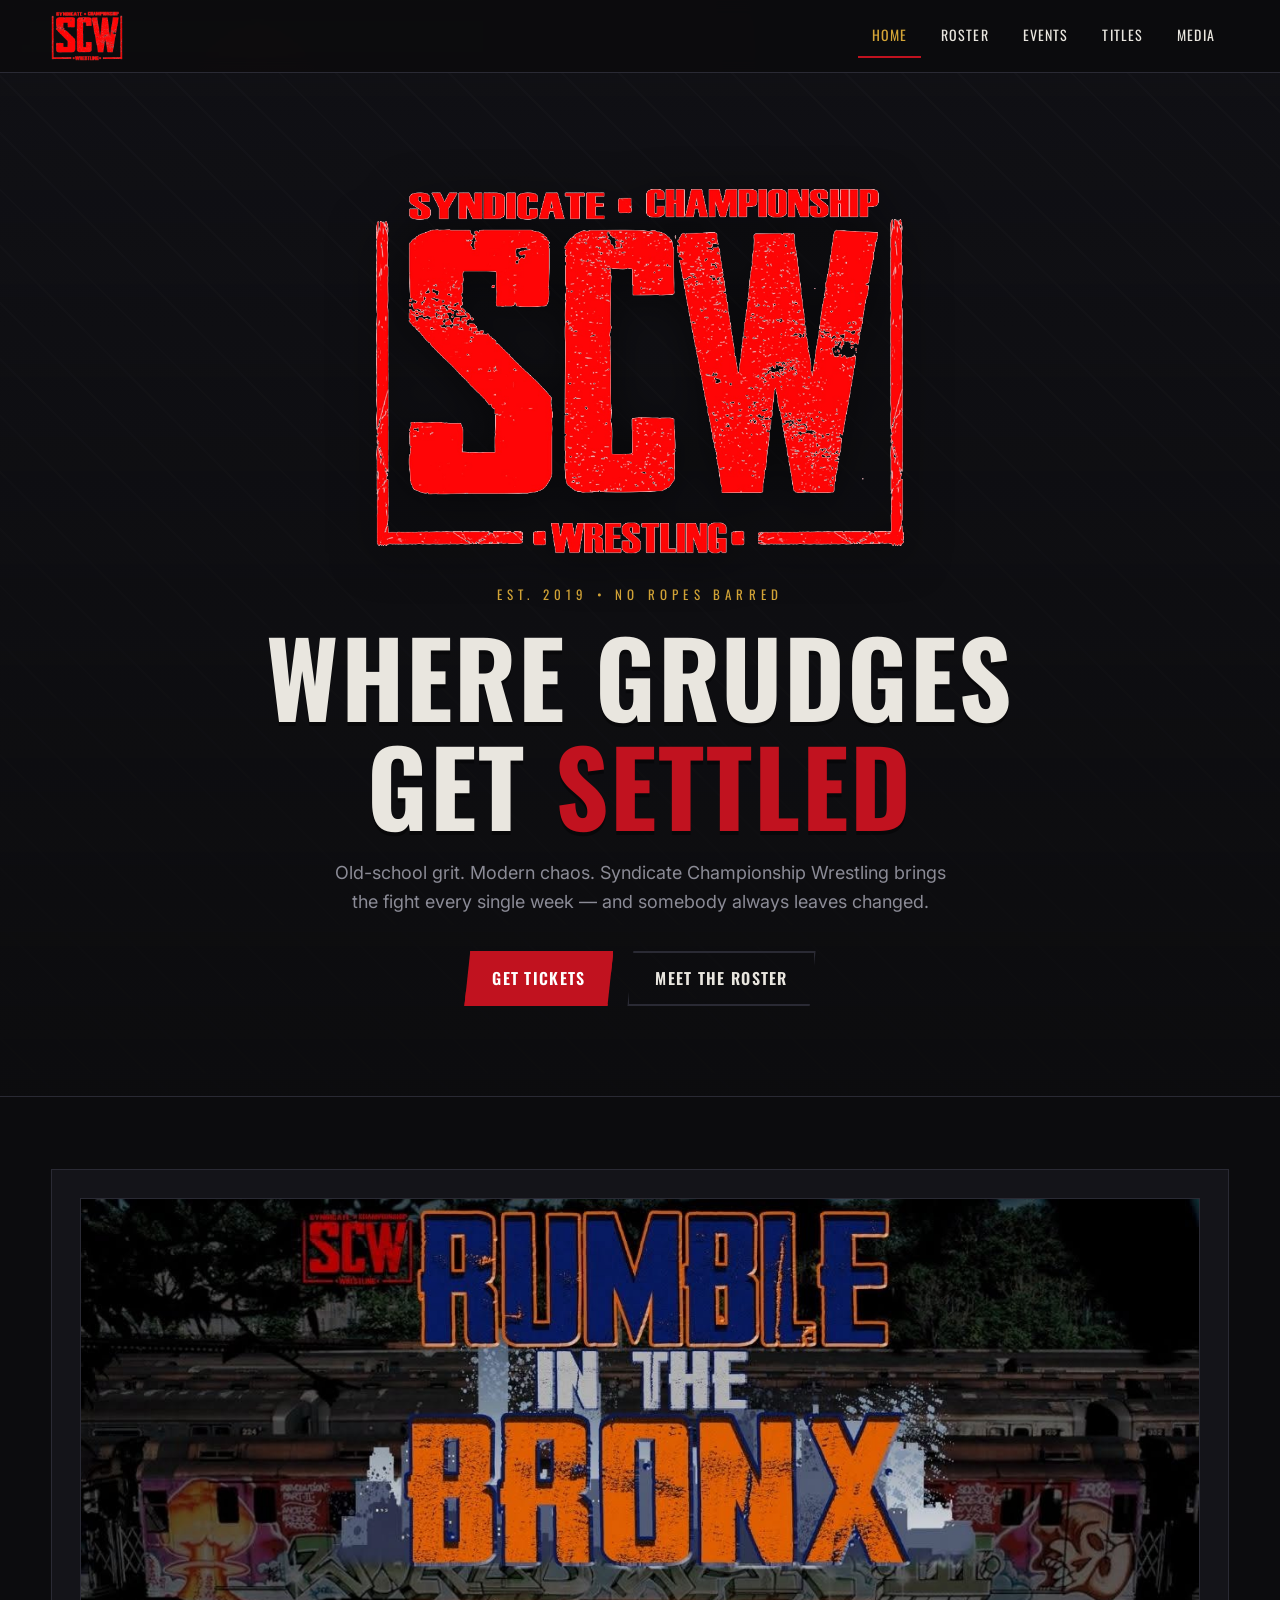
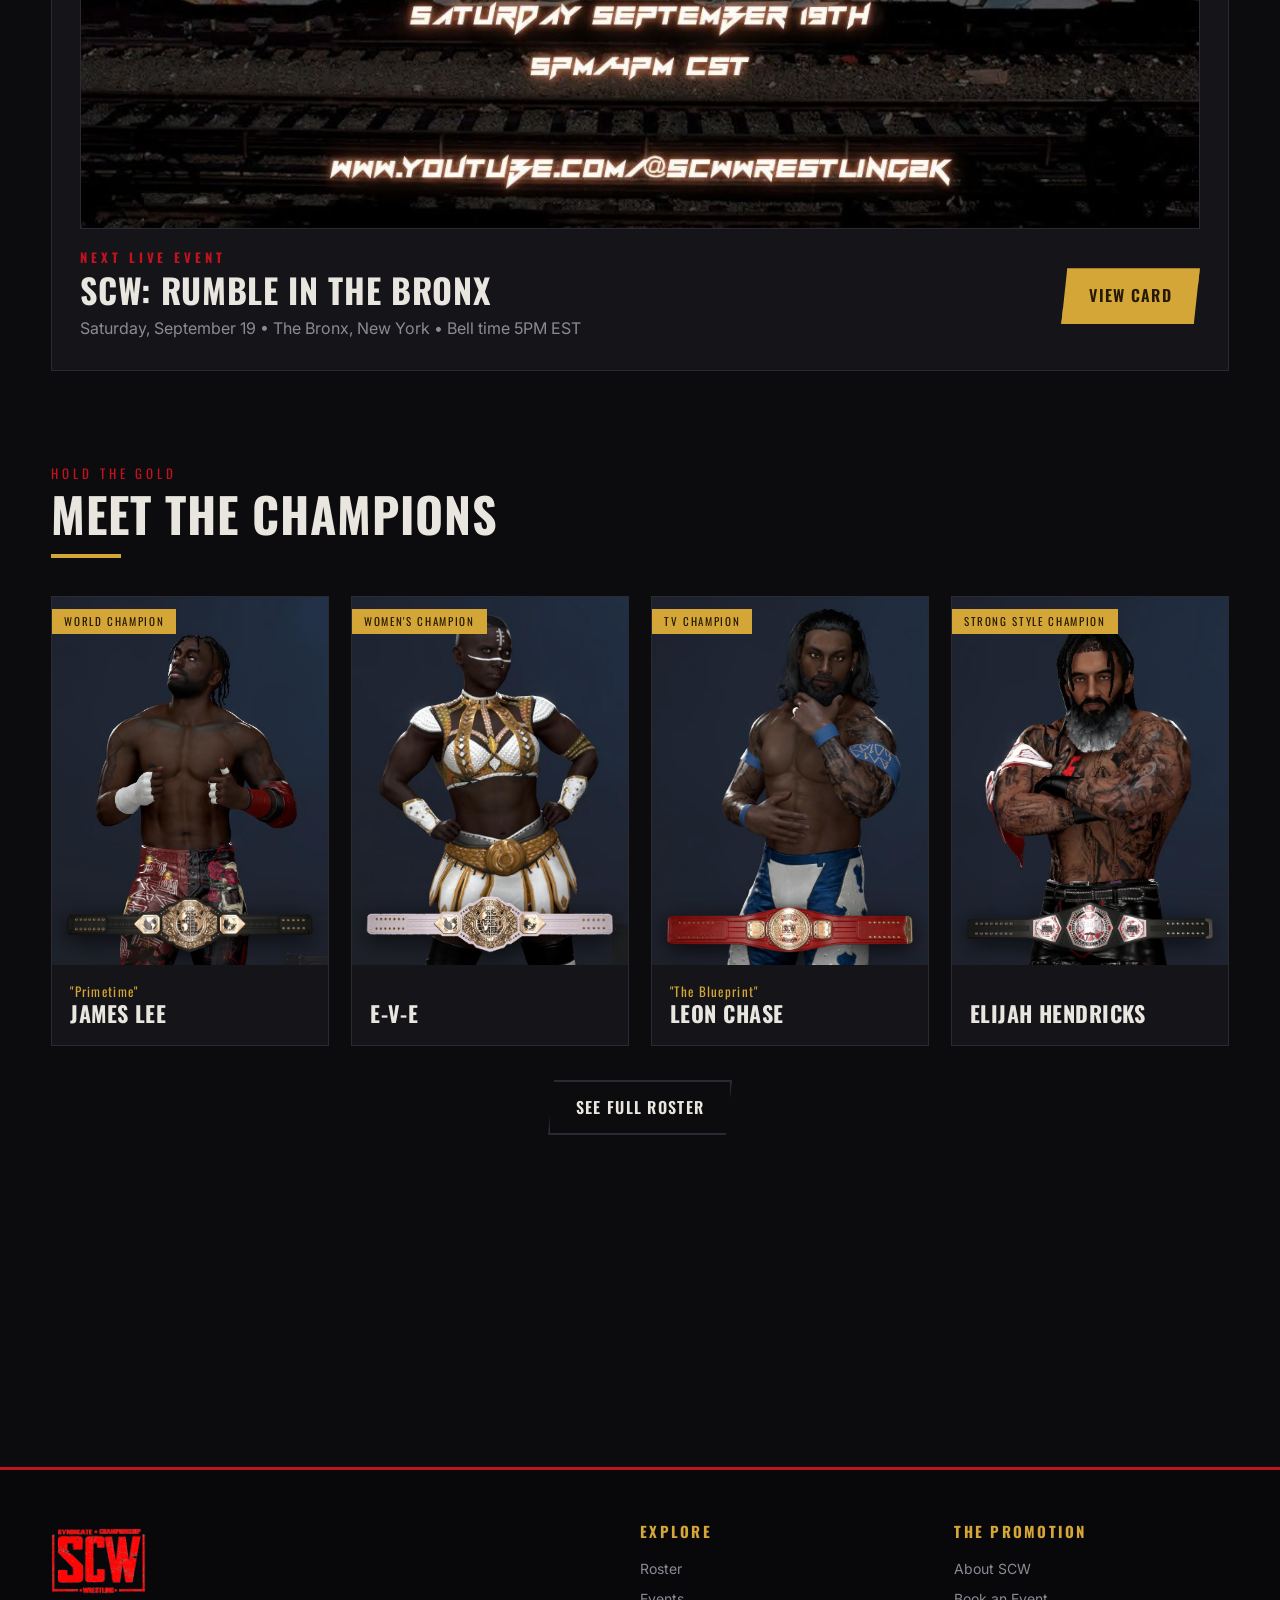
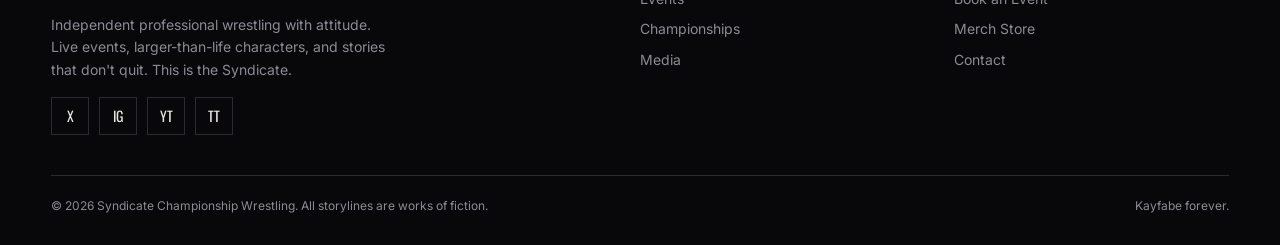
==== index.html @ b6c759f7 "Initial commit: SCW static site Co-Authored-By: Claude Opus 4.8 <noreply@anthropic.com>" ====
<!DOCTYPE html>
<html lang="en">
<head>
  <meta charset="UTF-8" />
  <meta name="viewport" content="width=device-width, initial-scale=1.0" />
  <title>Syndicate Championship Wrestling — SCW</title>
  <meta name="description" content="Syndicate Championship Wrestling — where legends are made and grudges are settled. Rowdy, raw, and ready to riot." />
  <link rel="preconnect" href="https://fonts.googleapis.com" />
  <link rel="preconnect" href="https://fonts.gstatic.com" crossorigin />
  <link href="https://fonts.googleapis.com/css2?family=Oswald:wght@400;500;600;700&family=Inter:wght@400;500;600&display=swap" rel="stylesheet" />
  <link rel="icon" type="image/png" href="media/images/scw-logo.png" />
  <link rel="stylesheet" href="css/styles.css?v=7" />
</head>
<body>

  <!-- ===== Nav ===== -->
  <header class="topbar">
    <div class="wrap nav">
      <a class="brand" href="index.html">
        <img class="logo" src="media/images/scw-logo.png" alt="Syndicate Championship Wrestling" />
      </a>
      <button class="nav-toggle" aria-label="Menu">&#9776;</button>
      <nav class="nav-links">
        <a href="index.html">Home</a>
        <a href="roster.html">Roster</a>
        <a href="events.html">Events</a>
        <a href="championships.html">Titles</a>
        <a href="news.html">News</a>
        <a href="media.html">Media</a>
      </nav>
    </div>
  </header>

  <!-- ===== Ticker (hidden for now) =====
  <div class="ticker">
    <div class="track">
      <span>SCW RUMBLE IN THE BRONX — SAT SEP 19 — LIVE FROM THE BRONX, NY</span>
      <span>MAIN EVENT — SCW WORLD HEAVYWEIGHT TITLE — NO DISQUALIFICATION</span>
      <span>SCW WOMEN'S WORLD HEAVYWEIGHT TITLE ON THE LINE</span>
      <span>SCW TELEVISION TITLE UP FOR GRABS</span>
      <span>SCW TAG TEAM TITLES ON THE LINE</span>
    </div>
  </div>
  -->

  <!-- ===== Hero ===== -->
  <section class="hero">
    <div class="wrap">
      <img class="hero-logo" src="media/images/scw-logo.png" alt="Syndicate Championship Wrestling" />
      <div class="kicker">EST. 2019 &bull; NO ROPES BARRED</div>
      <h1>WHERE GRUDGES<br />GET <span class="split">SETTLED</span></h1>
      <p class="lead">Old-school grit. Modern chaos. Syndicate Championship Wrestling brings the fight every single week — and somebody always leaves changed.</p>
      <div class="hero-cta">
        <a class="btn" href="https://www.youtube.com/@SCWWrestling2k" target="_blank" rel="noopener">Get Tickets</a>
        <a class="btn ghost" href="roster.html">Meet the Roster</a>
      </div>
    </div>
  </section>

  <!-- ===== Next Event Callout ===== -->
  <section class="section">
    <div class="wrap">
      <div class="panel reveal">
        <a href="events.html" style="display:block;margin-bottom:22px;">
          <img src="media/posters/rumble-in-the-bronx.jpg" alt="SCW: Rumble in the Bronx — Saturday September 19th" style="width:100%;display:block;border:1px solid var(--border);" />
        </a>
        <div style="display:grid;grid-template-columns:1fr auto;gap:24px;align-items:center;">
          <div>
            <div class="eyebrow head" style="color:var(--blood);letter-spacing:.3em;font-size:13px;">NEXT LIVE EVENT</div>
            <h2 style="font-size:34px;margin:8px 0;">SCW: Rumble in the Bronx</h2>
            <p style="color:var(--smoke);">Saturday, September 19 &bull; The Bronx, New York &bull; Bell time 5PM EST</p>
          </div>
          <a class="btn gold" href="events.html">View Card</a>
        </div>
      </div>
    </div>
  </section>

  <!-- ===== Featured Wrestlers ===== -->
  <section class="section" style="padding-top:20px;">
    <div class="wrap">
      <div class="section-head reveal">
        <div class="eyebrow">HOLD THE GOLD</div>
        <h2>Meet the Champions</h2>
        <div class="line"></div>
      </div>
      <div class="grid cols-4">
        <article class="card fighter reveal">
          <div class="photo"><span class="status champ">World Champion</span><img src="media/roster/primetime-james-lee.jpg" alt="James Lee" /><img class="photo-belt" src="media/titles/world.png?v=2" alt="SCW World Championship" /></div>
          <div class="info">
            <div class="nick">"Primetime"</div>
            <h3>James Lee</h3>
          </div>
        </article>
        <article class="card fighter reveal">
          <div class="photo"><span class="status champ">Women's Champion</span><img src="media/roster/eve.jpg" alt="E-V-E" /><img class="photo-belt" src="media/titles/womens.png?v=2" alt="SCW Women's Championship" /></div>
          <div class="info">
            <div class="nick">&nbsp;</div>
            <h3>E-V-E</h3>
          </div>
        </article>
        <article class="card fighter reveal">
          <div class="photo"><span class="status champ">TV Champion</span><img src="media/roster/blueprint-leon-chase.jpg" alt="Leon Chase" /><img class="photo-belt" src="media/titles/television.png?v=2" alt="SCW Television Championship" /></div>
          <div class="info">
            <div class="nick">"The Blueprint"</div>
            <h3>Leon Chase</h3>
          </div>
        </article>
        <article class="card fighter reveal">
          <div class="photo"><span class="status champ">Strong Style Champion</span><img src="media/roster/elijah-hendricks.jpg" alt="Elijah Hendricks" /><img class="photo-belt" src="media/titles/strong-style.png?v=2" alt="SCW Strong Style Championship" /></div>
          <div class="info">
            <div class="nick">&nbsp;</div>
            <h3>Elijah Hendricks</h3>
          </div>
        </article>
      </div>
      <div style="text-align:center;margin-top:34px;">
        <a class="btn ghost" href="roster.html">See Full Roster</a>
      </div>
    </div>
  </section>

  <!-- ===== Stats ===== -->
  <section class="section" style="padding-top:0;">
    <div class="wrap">
      <div class="panel stat-row reveal">
        <div class="stat"><div class="num">27</div><div class="lbl">Roster Members</div></div>
        <div class="stat"><div class="num">5</div><div class="lbl">Championships</div></div>
        <div class="stat"><div class="num">140+</div><div class="lbl">Events Run</div></div>
        <div class="stat"><div class="num">6</div><div class="lbl">Years Strong</div></div>
      </div>
    </div>
  </section>

  <!-- ===== Latest News (hidden until there's content — uncomment the section below to show again) ===== -->
  <!--
  <section class="section" style="padding-top:20px;">
    <div class="wrap">
      <div class="section-head reveal">
        <div class="eyebrow">FROM THE WIRE</div>
        <h2>Latest Headlines</h2>
        <div class="line"></div>
      </div>
      <div class="grid cols-3">
        <article class="card article reveal">
          <div class="thumb">SCW</div>
          <div class="content">
            <div class="cat">STORYLINE</div>
            <h3>Vega Turns on Her Own Stable</h3>
            <div class="date">Aug 12, 2026</div>
            <p>A steel chair, a betrayal, and a title shot on the line. The locker room is stunned.</p>
          </div>
        </article>
        <article class="card article reveal">
          <div class="thumb">SCW</div>
          <div class="content">
            <div class="cat">RESULTS</div>
            <h3>Traeger Snaps 12-Match Streak</h3>
            <div class="date">Aug 08, 2026</div>
            <p>"The Hammer" finally falls — but not without dragging the whole ring down with him.</p>
          </div>
        </article>
        <article class="card article reveal">
          <div class="thumb">SCW</div>
          <div class="content">
            <div class="cat">ANNOUNCEMENT</div>
            <h3>Blood &amp; Thunder Card Revealed</h3>
            <div class="date">Aug 05, 2026</div>
            <p>Three title matches, one cage, and a debut nobody saw coming. Full card inside.</p>
          </div>
        </article>
      </div>
      <div style="text-align:center;margin-top:34px;">
        <a class="btn ghost" href="news.html">All News</a>
      </div>
    </div>
  </section>
  -->

  <!-- ===== Footer ===== -->
  <footer class="footer">
    <div class="wrap">
      <div class="cols">
        <div class="about">
          <a class="brand" href="index.html">
            <img class="logo" src="media/images/scw-logo.png" alt="Syndicate Championship Wrestling" />
          </a>
          <p style="margin-top:16px;">Independent professional wrestling with attitude. Live events, larger-than-life characters, and stories that don't quit. This is the Syndicate.</p>
          <div class="social">
            <a href="#" aria-label="X">X</a>
            <a href="#" aria-label="Instagram">IG</a>
            <a href="#" aria-label="YouTube">YT</a>
            <a href="#" aria-label="TikTok">TT</a>
          </div>
        </div>
        <div>
          <h4>EXPLORE</h4>
          <a href="roster.html">Roster</a>
          <a href="events.html">Events</a>
          <a href="championships.html">Championships</a>
          <a href="news.html">News</a>
          <a href="media.html">Media</a>
        </div>
        <div>
          <h4>THE PROMOTION</h4>
          <a href="#">About SCW</a>
          <a href="#">Book an Event</a>
          <a href="#">Merch Store</a>
          <a href="#">Contact</a>
        </div>
      </div>
      <div class="legal">
        <span>&copy; <span data-year>2026</span> Syndicate Championship Wrestling. All storylines are works of fiction.</span>
        <span>Kayfabe forever.</span>
      </div>
    </div>
  </footer>

  <script src="js/main.js"></script>
</body>
</html>
---- css/styles.css ----
/* ============================================================
   Syndicate Championship Wrestling (SCW)
   Global stylesheet — old-school grit meets modern polish
   ============================================================ */

:root {
  --black:      #0c0c0e;
  --panel:      #141419;
  --panel-2:    #1c1c24;
  --border:     #2a2a34;
  --smoke:      #8b8b96;
  --bone:       #e9e6df;
  --white:      #ffffff;
  --blood:      #c1121f;
  --blood-dk:   #8f0d17;
  --gold:       #d4a537;
  --gold-lt:    #f0cf74;
  --font-head:  'Oswald', 'Arial Narrow', sans-serif;
  --font-body:  'Inter', 'Segoe UI', system-ui, sans-serif;
  --shadow:     0 12px 40px rgba(0,0,0,0.55);
}

* { box-sizing: border-box; margin: 0; padding: 0; }

html { scroll-behavior: smooth; }

body {
  background: var(--black);
  color: var(--bone);
  font-family: var(--font-body);
  line-height: 1.6;
  overflow-x: hidden;
  /* subtle grit texture */
  background-image:
    radial-gradient(circle at 20% 10%, rgba(193,18,31,0.08), transparent 40%),
    radial-gradient(circle at 85% 90%, rgba(212,165,55,0.06), transparent 45%);
  background-attachment: fixed;
}

h1, h2, h3, h4, .head {
  font-family: var(--font-head);
  text-transform: uppercase;
  letter-spacing: 0.02em;
  line-height: 1.05;
  font-weight: 700;
}

a { color: inherit; text-decoration: none; }
img { max-width: 100%; display: block; }

.wrap { width: min(1180px, 92vw); margin-inline: auto; }

.accent { color: var(--blood); }
.gold   { color: var(--gold); }

/* ---------- Top bar / nav ---------- */
.topbar {
  position: sticky; top: 0; z-index: 50;
  background: rgba(12,12,14,0.92);
  backdrop-filter: blur(8px);
  border-bottom: 1px solid var(--border);
}
.nav {
  display: flex; align-items: center; justify-content: space-between;
  height: 72px;
}
.brand {
  display: flex; align-items: center; gap: 12px;
  font-family: var(--font-head); font-weight: 700;
}
.brand .mark {
  width: 42px; height: 42px; display: grid; place-items: center;
  background: var(--blood); color: var(--white);
  font-size: 20px; font-weight: 700;
  clip-path: polygon(0 0, 100% 0, 85% 100%, 0% 100%);
  border-right: 3px solid var(--gold);
}
.brand .name { font-size: 22px; letter-spacing: 0.06em; }
.brand .name small { display: block; font-size: 10px; color: var(--smoke); letter-spacing: 0.35em; }
.brand .logo { height: 50px; width: auto; display: block; }
.footer .brand .logo { height: 66px; }
.hero-logo {
  width: min(540px, 84vw); margin: 0 auto 24px; display: block;
  filter: drop-shadow(0 8px 22px rgba(0,0,0,0.55));
}

.nav-links { display: flex; gap: 6px; align-items: center; }
.nav-links a {
  font-family: var(--font-head); text-transform: uppercase;
  font-size: 14px; letter-spacing: 0.08em;
  padding: 10px 14px; color: var(--bone);
  border-bottom: 2px solid transparent;
  transition: color .15s, border-color .15s;
}
.nav-links a:hover { color: var(--white); }
.nav-links a.active { color: var(--gold); border-bottom-color: var(--blood); }

.nav-toggle {
  display: none; background: none; border: 1px solid var(--border);
  color: var(--bone); width: 44px; height: 40px; border-radius: 6px;
  font-size: 20px; cursor: pointer;
}

/* ---------- Buttons ---------- */
.btn {
  display: inline-block; font-family: var(--font-head);
  text-transform: uppercase; letter-spacing: 0.08em; font-weight: 600;
  padding: 13px 26px; border: 2px solid var(--blood);
  background: var(--blood); color: var(--white);
  cursor: pointer; transition: transform .12s, background .15s, box-shadow .15s;
  clip-path: polygon(6px 0, 100% 0, calc(100% - 6px) 100%, 0 100%);
}
.btn:hover { background: var(--blood-dk); transform: translateY(-2px); box-shadow: var(--shadow); }
.btn.ghost { background: transparent; color: var(--bone); border-color: var(--border); }
.btn.ghost:hover { border-color: var(--gold); color: var(--gold); }
.btn.gold { background: var(--gold); border-color: var(--gold); color: #241a02; }
.btn.gold:hover { background: var(--gold-lt); }

/* ---------- Hero ---------- */
.hero {
  position: relative; padding: 110px 0 90px;
  text-align: center;
  background:
    linear-gradient(180deg, rgba(12,12,14,0.35), rgba(12,12,14,0.95)),
    repeating-linear-gradient(45deg, #17171d 0 2px, #121218 2px 40px);
  border-bottom: 1px solid var(--border);
}
.hero .kicker {
  font-family: var(--font-head); letter-spacing: 0.4em;
  color: var(--gold); font-size: 13px; margin-bottom: 16px;
}
.hero h1 {
  font-size: clamp(44px, 9vw, 104px);
  text-shadow: 0 4px 0 rgba(0,0,0,0.4);
}
.hero h1 .split { color: var(--blood); }
.hero p.lead {
  max-width: 640px; margin: 20px auto 34px;
  color: var(--smoke); font-size: 18px;
}
.hero-cta { display: flex; gap: 14px; justify-content: center; flex-wrap: wrap; }

/* ---------- Section headers ---------- */
.section { padding: 72px 0; }
.section-head { margin-bottom: 38px; }
.section-head .eyebrow {
  font-family: var(--font-head); color: var(--blood);
  letter-spacing: 0.3em; font-size: 13px;
}
.section-head h2 { font-size: clamp(30px, 5vw, 48px); margin-top: 6px; }
.section-head .line { width: 70px; height: 4px; background: var(--gold); margin-top: 14px; }

/* ---------- Ticker ---------- */
.ticker {
  background: var(--blood); color: var(--white);
  overflow: hidden; white-space: nowrap; border-bottom: 3px solid var(--gold);
}
.ticker .track {
  display: inline-block; padding: 10px 0;
  font-family: var(--font-head); letter-spacing: 0.1em; font-size: 14px;
  animation: scroll 28s linear infinite;
}
.ticker .track span { margin: 0 28px; }
.ticker .track span::before { content: "◆ "; color: var(--gold-lt); }
@keyframes scroll { from { transform: translateX(0); } to { transform: translateX(-50%); } }

/* ---------- Cards grid ---------- */
.grid { display: grid; gap: 22px; }
.grid.cols-3 { grid-template-columns: repeat(3, 1fr); }
.grid.cols-4 { grid-template-columns: repeat(4, 1fr); }
.grid.cols-2 { grid-template-columns: repeat(2, 1fr); }

.card {
  background: var(--panel); border: 1px solid var(--border);
  overflow: hidden; position: relative;
  transition: transform .15s, border-color .15s;
}
.card:hover { transform: translateY(-4px); border-color: var(--blood); }

/* Wrestler card */
.fighter .photo {
  aspect-ratio: 3/4; position: relative; overflow: hidden;
  background: linear-gradient(160deg, var(--panel-2), #0a0a0d);
  display: grid; place-items: center;
}
.fighter .photo .silhouette {
  font-family: var(--font-head); font-size: 90px; color: rgba(255,255,255,0.05);
  letter-spacing: -4px;
}
.fighter .photo img { width: 100%; height: 100%; object-fit: cover; object-position: center top; }
.fighter .status {
  position: absolute; top: 12px; left: 0; z-index: 2;
  background: var(--gold); color: #241a02;
  font-family: var(--font-head); font-size: 11px; letter-spacing: 0.15em;
  padding: 4px 12px; text-transform: uppercase;
}
.fighter .status.champ { background: var(--gold); }
.fighter .status.heel  { background: var(--blood); color: #fff; }
.fighter .status.face  { background: #2f6fed; color: #fff; }
.fighter .info { padding: 16px 18px 20px; }
.fighter .info h3 { font-size: 22px; }
.fighter .info .nick { color: var(--gold); font-size: 13px; font-family: var(--font-head); letter-spacing: 0.1em; }
.fighter .photo .photo-belt {
  position: absolute; left: 50%; bottom: 12px; transform: translateX(-50%);
  width: 90%; height: auto; z-index: 3;
  filter: drop-shadow(0 5px 12px rgba(0,0,0,0.75));
}
.fighter .meta { display: flex; gap: 16px; margin-top: 12px; font-size: 12px; color: var(--smoke); }
.fighter .meta b { color: var(--bone); display: block; font-size: 14px; font-family: var(--font-head); }

/* ---------- Flip cards (roster) ---------- */
.fighter.flip {
  background: transparent; border: 0; overflow: visible;
  perspective: 1200px; cursor: pointer;
}
.fighter.flip:hover { transform: none; }               /* let the flip read cleanly */
.fighter.flip:focus-visible { outline: 2px solid var(--gold); outline-offset: 3px; }
.fighter.flip .flip-inner {
  display: grid;                                        /* stack both faces in one cell */
  transition: transform .6s cubic-bezier(.2,.7,.2,1);
  transform-style: preserve-3d;
}
.fighter.flip .flip-front,
.fighter.flip .flip-back {
  grid-area: 1 / 1;
  -webkit-backface-visibility: hidden; backface-visibility: hidden;
  background: var(--panel); border: 1px solid var(--border);
  overflow: hidden;
}
.fighter.flip .flip-back {
  transform: rotateY(180deg);
  display: flex; flex-direction: column; justify-content: center;
  padding: 22px 20px; text-align: left;
}
@media (hover: hover) {
  .fighter.flip:hover .flip-inner { transform: rotateY(180deg); }
}
.fighter.flip.flipped .flip-inner { transform: rotateY(180deg); }

.fighter .flip-back .nick { color: var(--gold); font-size: 13px; font-family: var(--font-head); letter-spacing: 0.1em; }
.fighter .flip-back h3 { font-size: 24px; margin: 2px 0 12px; }
.fighter .flip-back .bio { color: var(--smoke); font-size: 13.5px; line-height: 1.55; margin: 0 0 14px; }
.fighter .flip-back .divider { height: 1px; background: var(--border); margin: 0 0 12px; }
.fighter .flip-back .stat-line { color: var(--bone); font-family: var(--font-head); letter-spacing: .04em; font-size: 15px; margin-bottom: 12px; }
.fighter .flip-back .finisher { font-size: 12px; color: var(--smoke); text-transform: uppercase; letter-spacing: .12em; line-height: 1.8; }
.fighter .flip-back .finisher b { display: block; color: var(--gold); font-size: 11px; margin-bottom: 3px; }

/* ---------- Event list ---------- */
.event {
  display: grid; grid-template-columns: 96px 1fr auto; gap: 22px; align-items: center;
  background: var(--panel); border: 1px solid var(--border);
  padding: 20px 24px; transition: border-color .15s, transform .15s;
}
.event:hover { border-color: var(--gold); transform: translateX(4px); }
.event .date {
  text-align: center; border-right: 2px solid var(--blood); padding-right: 18px;
}
.event .date .mon { font-family: var(--font-head); color: var(--blood); font-size: 15px; letter-spacing: 0.2em; }
.event .date .day { font-family: var(--font-head); font-size: 38px; line-height: 1; }
.event .date .yr  { color: var(--smoke); font-size: 12px; }
.event .body h3 { font-size: 24px; }
.event .body .venue { color: var(--smoke); font-size: 14px; margin-top: 4px; }
.event .body .tag {
  display: inline-block; margin-top: 8px; font-family: var(--font-head);
  font-size: 11px; letter-spacing: 0.15em; padding: 3px 10px;
  border: 1px solid var(--border); color: var(--gold);
}
.event .tickets { text-align: right; }
.event .tickets .result { font-family: var(--font-head); color: var(--smoke); font-size: 13px; }

/* ---------- Championship belt cards ---------- */
.belt {
  background:
    linear-gradient(180deg, var(--panel-2), var(--panel));
  border: 1px solid var(--border); border-top: 4px solid var(--gold);
  padding: 28px; text-align: center;
}
.belt .plate {
  width: 120px; height: 120px; margin: 0 auto 20px;
  border-radius: 50%;
  background: radial-gradient(circle at 35% 30%, var(--gold-lt), var(--gold) 55%, #7a5c12 100%);
  display: grid; place-items: center;
  box-shadow: 0 0 0 6px #241a02, 0 0 0 9px var(--gold), var(--shadow);
  font-family: var(--font-head); font-size: 40px; color: #241a02;
}
.belt-img {
  display: block; width: 100%; height: auto; margin: 6px auto 18px;
  filter: drop-shadow(0 6px 14px rgba(0,0,0,0.45));
}
/* centered belt layout — last row (2 cards) sits centered, not left-aligned */
.belt-grid { display: flex; flex-wrap: wrap; gap: 22px; justify-content: center; }
.belt-grid > .belt { flex: 0 1 340px; max-width: 360px; }
.belt h3 { font-size: 24px; }
.belt .division { color: var(--blood); font-family: var(--font-head); font-size: 12px; letter-spacing: 0.25em; margin: 6px 0 16px; }
.belt .holder { border-top: 1px solid var(--border); padding-top: 16px; }
.belt .holder .lbl { color: var(--smoke); font-size: 12px; letter-spacing: 0.2em; font-family: var(--font-head); }
.belt .holder .who { font-family: var(--font-head); font-size: 22px; color: var(--gold-lt); margin-top: 4px; }
.belt .holder .since { color: var(--smoke); font-size: 12px; }

/* ---------- News ---------- */
.news-grid { display: grid; grid-template-columns: 2fr 1fr; gap: 24px; }
.article {
  background: var(--panel); border: 1px solid var(--border);
  transition: border-color .15s;
}
.article:hover { border-color: var(--blood); }
.article .thumb {
  aspect-ratio: 16/9; background: repeating-linear-gradient(45deg, #17171d 0 6px, #131319 6px 12px);
  display: grid; place-items: center;
  font-family: var(--font-head); color: rgba(255,255,255,0.08); font-size: 60px;
}
.article .content { padding: 20px 22px 24px; }
.article .cat { font-family: var(--font-head); color: var(--blood); font-size: 12px; letter-spacing: 0.2em; }
.article h3 { font-size: 22px; margin: 8px 0; }
.article .date { color: var(--smoke); font-size: 12px; }
.article p { color: var(--smoke); font-size: 14px; margin-top: 10px; }
.article.feature h3 { font-size: 30px; }

.side-post {
  display: flex; gap: 14px; padding: 14px 0; border-bottom: 1px solid var(--border);
}
.side-post:last-child { border-bottom: none; }
.side-post .num { font-family: var(--font-head); font-size: 28px; color: var(--blood); line-height: 1; }
.side-post h4 { font-size: 15px; }
.side-post .date { color: var(--smoke); font-size: 11px; }

/* ---------- Panels / callouts ---------- */
.panel {
  background: var(--panel); border: 1px solid var(--border); padding: 28px;
}
.stat-row { display: grid; grid-template-columns: repeat(4, 1fr); gap: 20px; text-align: center; }
.stat-row .stat .num { font-family: var(--font-head); font-size: 44px; color: var(--gold); }
.stat-row .stat .lbl { color: var(--smoke); font-size: 12px; letter-spacing: 0.15em; text-transform: uppercase; }

/* ---------- Page banner ---------- */
.page-banner {
  padding: 64px 0 40px; text-align: center;
  background: linear-gradient(180deg, #17171d, var(--black));
  border-bottom: 1px solid var(--border);
}
.page-banner .eyebrow { font-family: var(--font-head); color: var(--gold); letter-spacing: 0.35em; font-size: 13px; }
.page-banner h1 { font-size: clamp(36px, 7vw, 68px); margin-top: 8px; }
.page-banner p { color: var(--smoke); margin-top: 10px; }

/* ---------- Filter bar ---------- */
.filter-bar { display: flex; gap: 8px; flex-wrap: wrap; margin-bottom: 30px; }
.filter-bar button {
  font-family: var(--font-head); text-transform: uppercase; letter-spacing: 0.1em;
  font-size: 13px; padding: 9px 18px; background: var(--panel);
  border: 1px solid var(--border); color: var(--smoke); cursor: pointer;
  transition: all .15s;
}
.filter-bar button:hover { color: var(--bone); border-color: var(--smoke); }
.filter-bar button.active { background: var(--blood); border-color: var(--blood); color: #fff; }

/* ---------- Footer ---------- */
.footer {
  border-top: 3px solid var(--blood); background: #08080a;
  padding: 54px 0 30px; margin-top: 40px;
}
.footer .cols { display: grid; grid-template-columns: 2fr 1fr 1fr; gap: 40px; }
.footer h4 { color: var(--gold); font-size: 15px; letter-spacing: 0.15em; margin-bottom: 14px; }
.footer a { color: var(--smoke); font-size: 14px; display: block; padding: 4px 0; transition: color .15s; }
.footer a:hover { color: var(--bone); }
.footer .about p { color: var(--smoke); font-size: 14px; max-width: 340px; }
.footer .social { display: flex; gap: 10px; margin-top: 16px; }
.footer .social a {
  width: 38px; height: 38px; border: 1px solid var(--border); display: grid; place-items: center;
  color: var(--bone); font-family: var(--font-head);
}
.footer .social a:hover { border-color: var(--gold); color: var(--gold); }
.footer .legal {
  margin-top: 40px; padding-top: 20px; border-top: 1px solid var(--border);
  color: var(--smoke); font-size: 12px; display: flex; justify-content: space-between; flex-wrap: wrap; gap: 10px;
}

/* ---------- Reveal on scroll ---------- */
.reveal { opacity: 0; transform: translateY(24px); transition: opacity .6s ease, transform .6s ease; }
.reveal.in { opacity: 1; transform: none; }

/* Hide the News tab site-wide until there's content (delete this rule to bring it back) */
.nav-links a[href="news.html"],
.footer a[href="news.html"] { display: none; }

/* ============================================================
   EMBEDS — video, image galleries, PDF, audio
   ============================================================ */

/* ---- Responsive video (iframe or <video>) ---- */
.embed-video {
  position: relative; width: 100%; aspect-ratio: 16/9;
  background: #000; border: 1px solid var(--border); overflow: hidden;
}
.embed-video iframe,
.embed-video video {
  position: absolute; inset: 0; width: 100%; height: 100%; border: 0;
  object-fit: cover;
}
.embed-caption {
  font-size: 13px; color: var(--smoke); margin-top: 8px;
  font-family: var(--font-body);
}
.embed-caption b { color: var(--bone); font-family: var(--font-head); letter-spacing: .05em; }

/* A clickable video "poster" that swaps to the real embed on click
   (keeps pages fast — nothing loads until the user hits play) */
.video-lite {
  position: relative; width: 100%; aspect-ratio: 16/9; cursor: pointer;
  border: 1px solid var(--border); overflow: hidden;
  background: repeating-linear-gradient(45deg, #17171d 0 6px, #131319 6px 12px);
  display: grid; place-items: center;
}
.video-lite img { position: absolute; inset: 0; width: 100%; height: 100%; object-fit: cover; }
.video-lite .play {
  position: relative; z-index: 2; width: 74px; height: 74px; border-radius: 50%;
  background: var(--blood); display: grid; place-items: center;
  box-shadow: 0 0 0 6px rgba(193,18,31,.25), var(--shadow);
  transition: transform .15s, background .15s;
}
.video-lite:hover .play { transform: scale(1.08); background: var(--blood-dk); }
.video-lite .play::after {
  content: ""; margin-left: 5px;
  border-left: 22px solid #fff; border-top: 13px solid transparent; border-bottom: 13px solid transparent;
}
.video-lite .label {
  position: absolute; left: 0; bottom: 0; z-index: 2;
  background: linear-gradient(0deg, rgba(0,0,0,.85), transparent);
  width: 100%; padding: 30px 16px 12px; color: #fff;
  font-family: var(--font-head); letter-spacing: .05em; text-align: left;
}

/* ---- Image gallery ---- */
.gallery { display: grid; grid-template-columns: repeat(3, 1fr); gap: 12px; }
.gallery.cols-4 { grid-template-columns: repeat(4, 1fr); }
.gallery figure {
  position: relative; margin: 0; aspect-ratio: 1/1; overflow: hidden;
  border: 1px solid var(--border); cursor: pointer; background: var(--panel-2);
}
.gallery img { width: 100%; height: 100%; object-fit: cover; transition: transform .3s; }
.gallery figure:hover img { transform: scale(1.06); }
.gallery figure::after {
  content: "\2922"; position: absolute; top: 8px; right: 10px;
  color: #fff; font-size: 18px; opacity: 0; transition: opacity .15s;
  text-shadow: 0 1px 4px #000;
}
.gallery figure:hover::after { opacity: 1; }

/* ---- PDF / document embed ---- */
.embed-pdf {
  width: 100%; height: 620px; border: 1px solid var(--border); background: var(--panel-2);
}
.doc-card {
  display: flex; align-items: center; gap: 16px;
  background: var(--panel); border: 1px solid var(--border); padding: 18px 20px;
  transition: border-color .15s;
}
.doc-card:hover { border-color: var(--gold); }
.doc-card .icon {
  width: 46px; height: 56px; flex: none; position: relative;
  background: var(--blood); clip-path: polygon(0 0, 78% 0, 100% 22%, 100% 100%, 0 100%);
  display: grid; place-items: end center; padding-bottom: 6px;
  font-family: var(--font-head); font-size: 11px; color: #fff; letter-spacing: .05em;
}
.doc-card .icon::after { content: "PDF"; }
.doc-card .d-body h4 { font-size: 17px; }
.doc-card .d-body p { color: var(--smoke); font-size: 13px; margin-top: 2px; }
.doc-card .btn { margin-left: auto; }

/* ---- Audio player ---- */
.embed-audio {
  display: flex; align-items: center; gap: 14px;
  background: var(--panel); border: 1px solid var(--border);
  border-left: 4px solid var(--gold); padding: 14px 18px;
}
.embed-audio .track-info { flex: none; min-width: 150px; }
.embed-audio .track-info .t { font-family: var(--font-head); letter-spacing: .05em; }
.embed-audio .track-info .s { color: var(--smoke); font-size: 12px; }
.embed-audio audio { width: 100%; height: 40px; filter: invert(1) hue-rotate(180deg); }

/* ---- Media label / section divider ---- */
.media-strip { display: grid; gap: 12px; }

/* ---- Lightbox overlay ---- */
.lightbox {
  position: fixed; inset: 0; z-index: 200; display: none;
  background: rgba(6,6,8,.94); place-items: center; padding: 4vh 4vw;
}
.lightbox.open { display: grid; }
.lightbox img, .lightbox .lb-frame {
  max-width: 100%; max-height: 88vh; border: 1px solid var(--border);
  box-shadow: var(--shadow);
}
.lightbox .lb-frame {
  width: min(960px, 92vw); aspect-ratio: 16/9; background: #000;
}
.lightbox .lb-frame iframe, .lightbox .lb-frame video { width: 100%; height: 100%; border: 0; }
.lightbox .lb-close {
  position: absolute; top: 18px; right: 24px; z-index: 2;
  background: none; border: none; color: #fff; font-size: 40px; cursor: pointer;
  font-family: var(--font-head); line-height: 1;
}
.lightbox .lb-cap {
  position: absolute; bottom: 20px; left: 0; right: 0; text-align: center;
  color: var(--bone); font-size: 14px;
}
.lightbox .lb-nav {
  position: absolute; top: 50%; transform: translateY(-50%);
  background: rgba(0,0,0,.5); border: 1px solid var(--border); color: #fff;
  width: 52px; height: 52px; font-size: 26px; cursor: pointer;
}
.lightbox .lb-prev { left: 16px; } .lightbox .lb-next { right: 16px; }

@media (max-width: 640px) {
  .gallery, .gallery.cols-4 { grid-template-columns: repeat(2, 1fr); }
  .embed-audio { flex-direction: column; align-items: stretch; }
  .embed-pdf { height: 460px; }
}

/* ---------- Responsive ---------- */
@media (max-width: 900px) {
  .grid.cols-4 { grid-template-columns: repeat(2, 1fr); }
  .grid.cols-3 { grid-template-columns: repeat(2, 1fr); }
  .news-grid { grid-template-columns: 1fr; }
  .footer .cols { grid-template-columns: 1fr; gap: 26px; }
  .stat-row { grid-template-columns: repeat(2, 1fr); }
}
@media (max-width: 640px) {
  .nav-links {
    display: none; position: absolute; top: 72px; left: 0; right: 0;
    flex-direction: column; background: var(--black); border-bottom: 1px solid var(--border);
    padding: 10px 0;
  }
  .nav-links.open { display: flex; }
  .nav-links a { padding: 14px 22px; width: 100%; }
  .nav-toggle { display: block; }
  .grid.cols-4, .grid.cols-3, .grid.cols-2 { grid-template-columns: 1fr; }
  .event { grid-template-columns: 72px 1fr; }
  .event .tickets { grid-column: 1 / -1; text-align: left; }
}
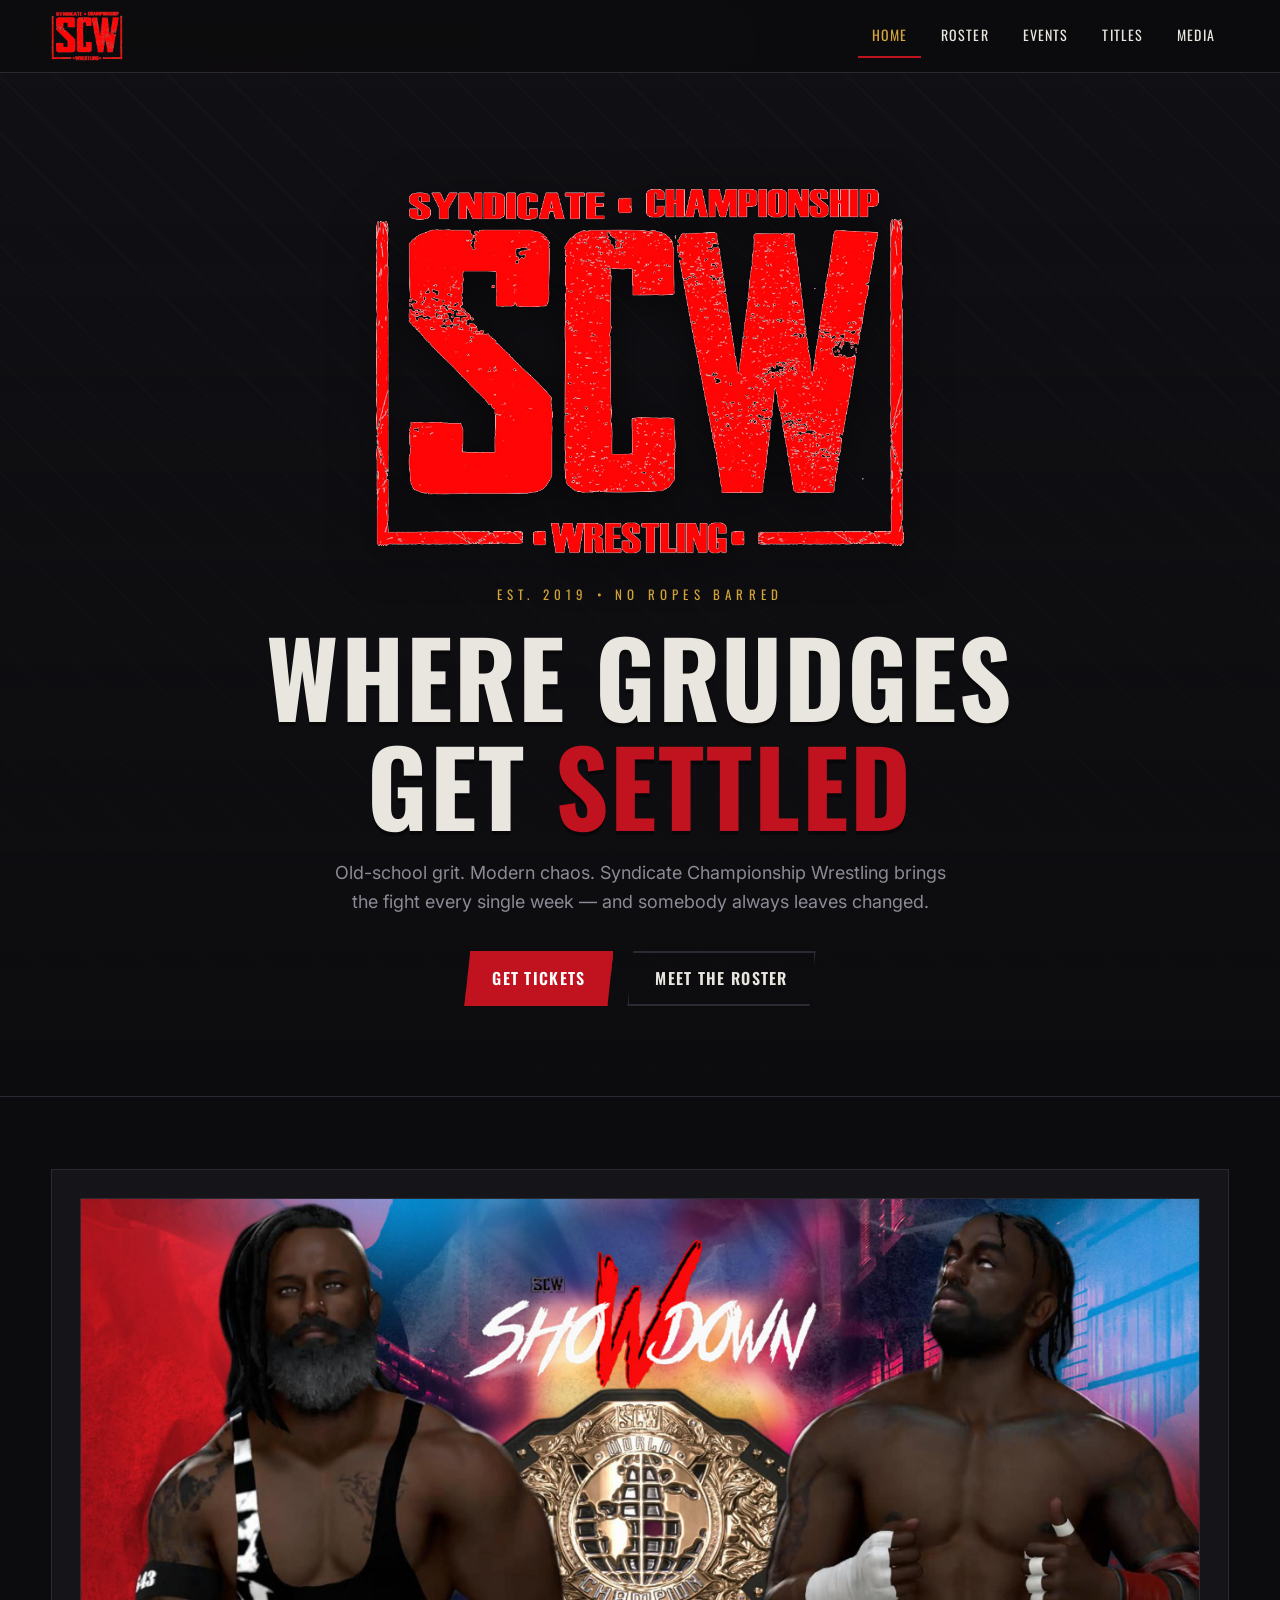
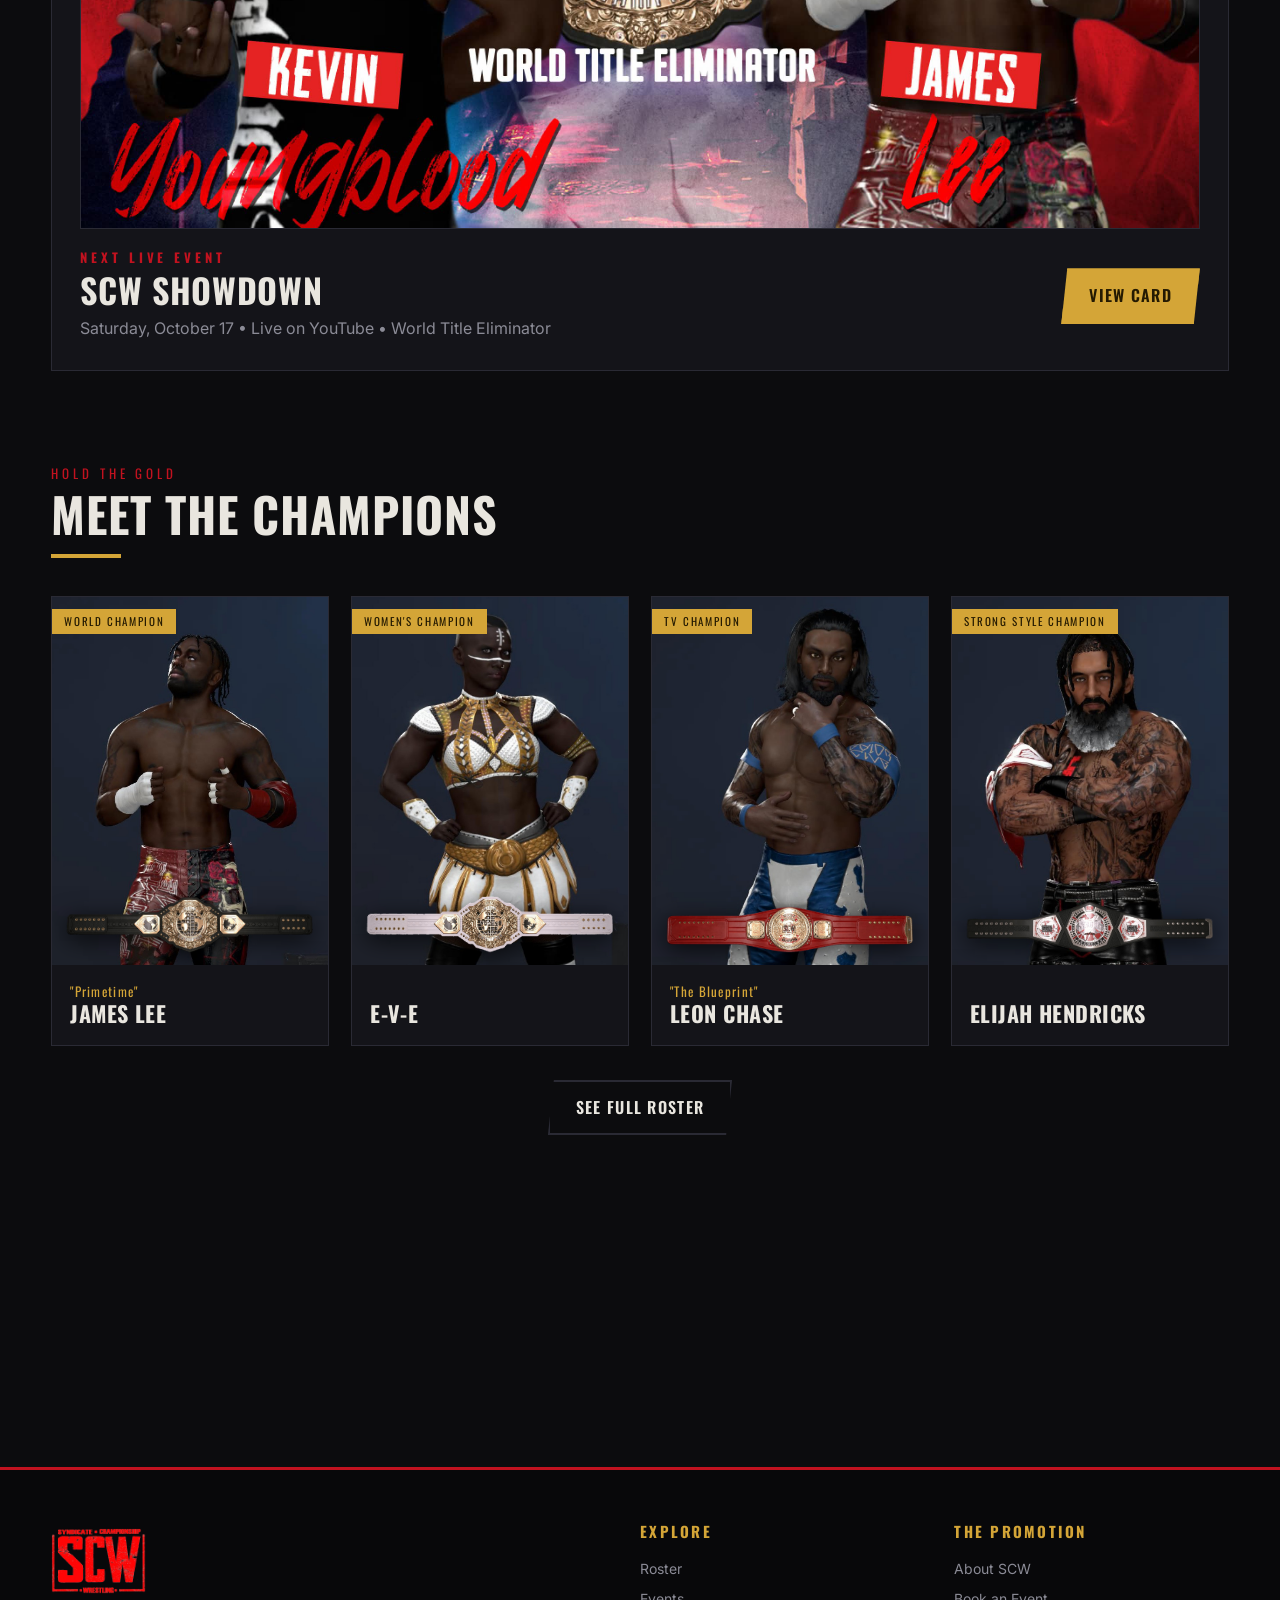
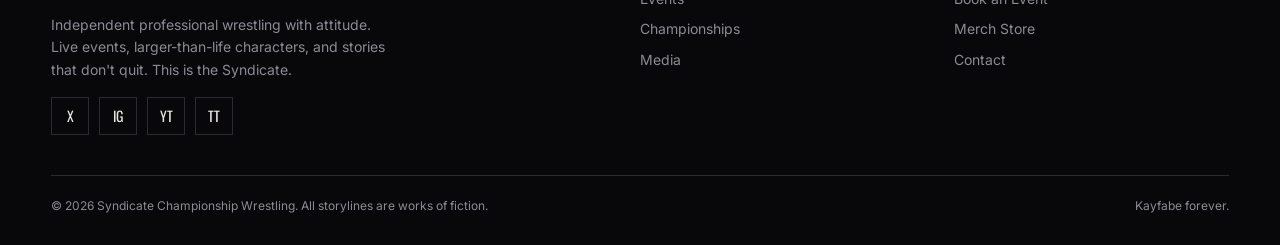
==== commit 5bcdcfe4: "Update home page Next Live Event to Oct 17 Showdown Co-Authored-By: Claude Opus 4.8 <noreply@anthrop" ====
--- a/index.html
+++ b/index.html
@@ -62,13 +62,13 @@
     <div class="wrap">
       <div class="panel reveal">
         <a href="events.html" style="display:block;margin-bottom:22px;">
-          <img src="media/posters/rumble-in-the-bronx.jpg" alt="SCW: Rumble in the Bronx — Saturday September 19th" style="width:100%;display:block;border:1px solid var(--border);" />
+          <img src="media/matches/showdown-2026-10-17/KYB-LEE.jpg" alt="SCW Showdown — World Title Eliminator: Kevin Youngblood vs. James Lee" style="width:100%;display:block;border:1px solid var(--border);" />
         </a>
         <div style="display:grid;grid-template-columns:1fr auto;gap:24px;align-items:center;">
           <div>
             <div class="eyebrow head" style="color:var(--blood);letter-spacing:.3em;font-size:13px;">NEXT LIVE EVENT</div>
-            <h2 style="font-size:34px;margin:8px 0;">SCW: Rumble in the Bronx</h2>
-            <p style="color:var(--smoke);">Saturday, September 19 &bull; The Bronx, New York &bull; Bell time 5PM EST</p>
+            <h2 style="font-size:34px;margin:8px 0;">SCW Showdown</h2>
+            <p style="color:var(--smoke);">Saturday, October 17 &bull; Live on YouTube &bull; World Title Eliminator</p>
           </div>
           <a class="btn gold" href="events.html">View Card</a>
         </div>
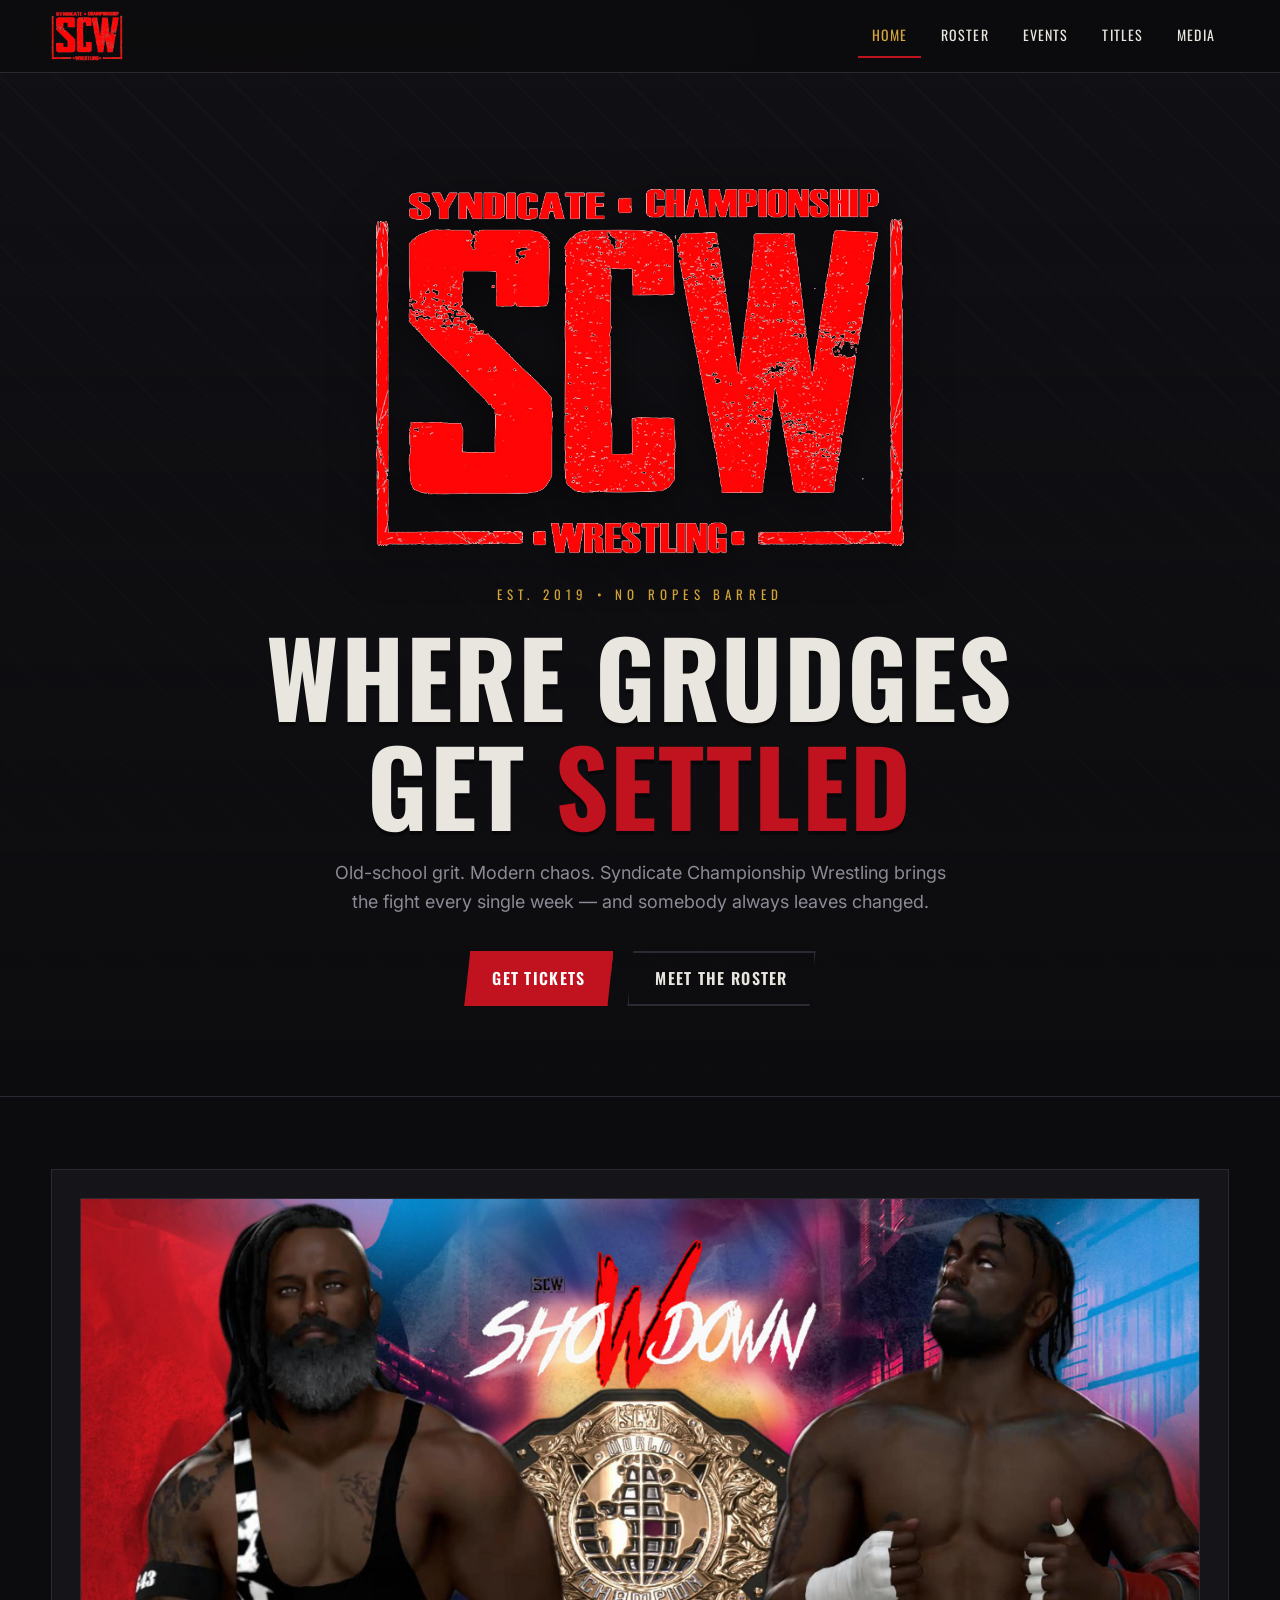
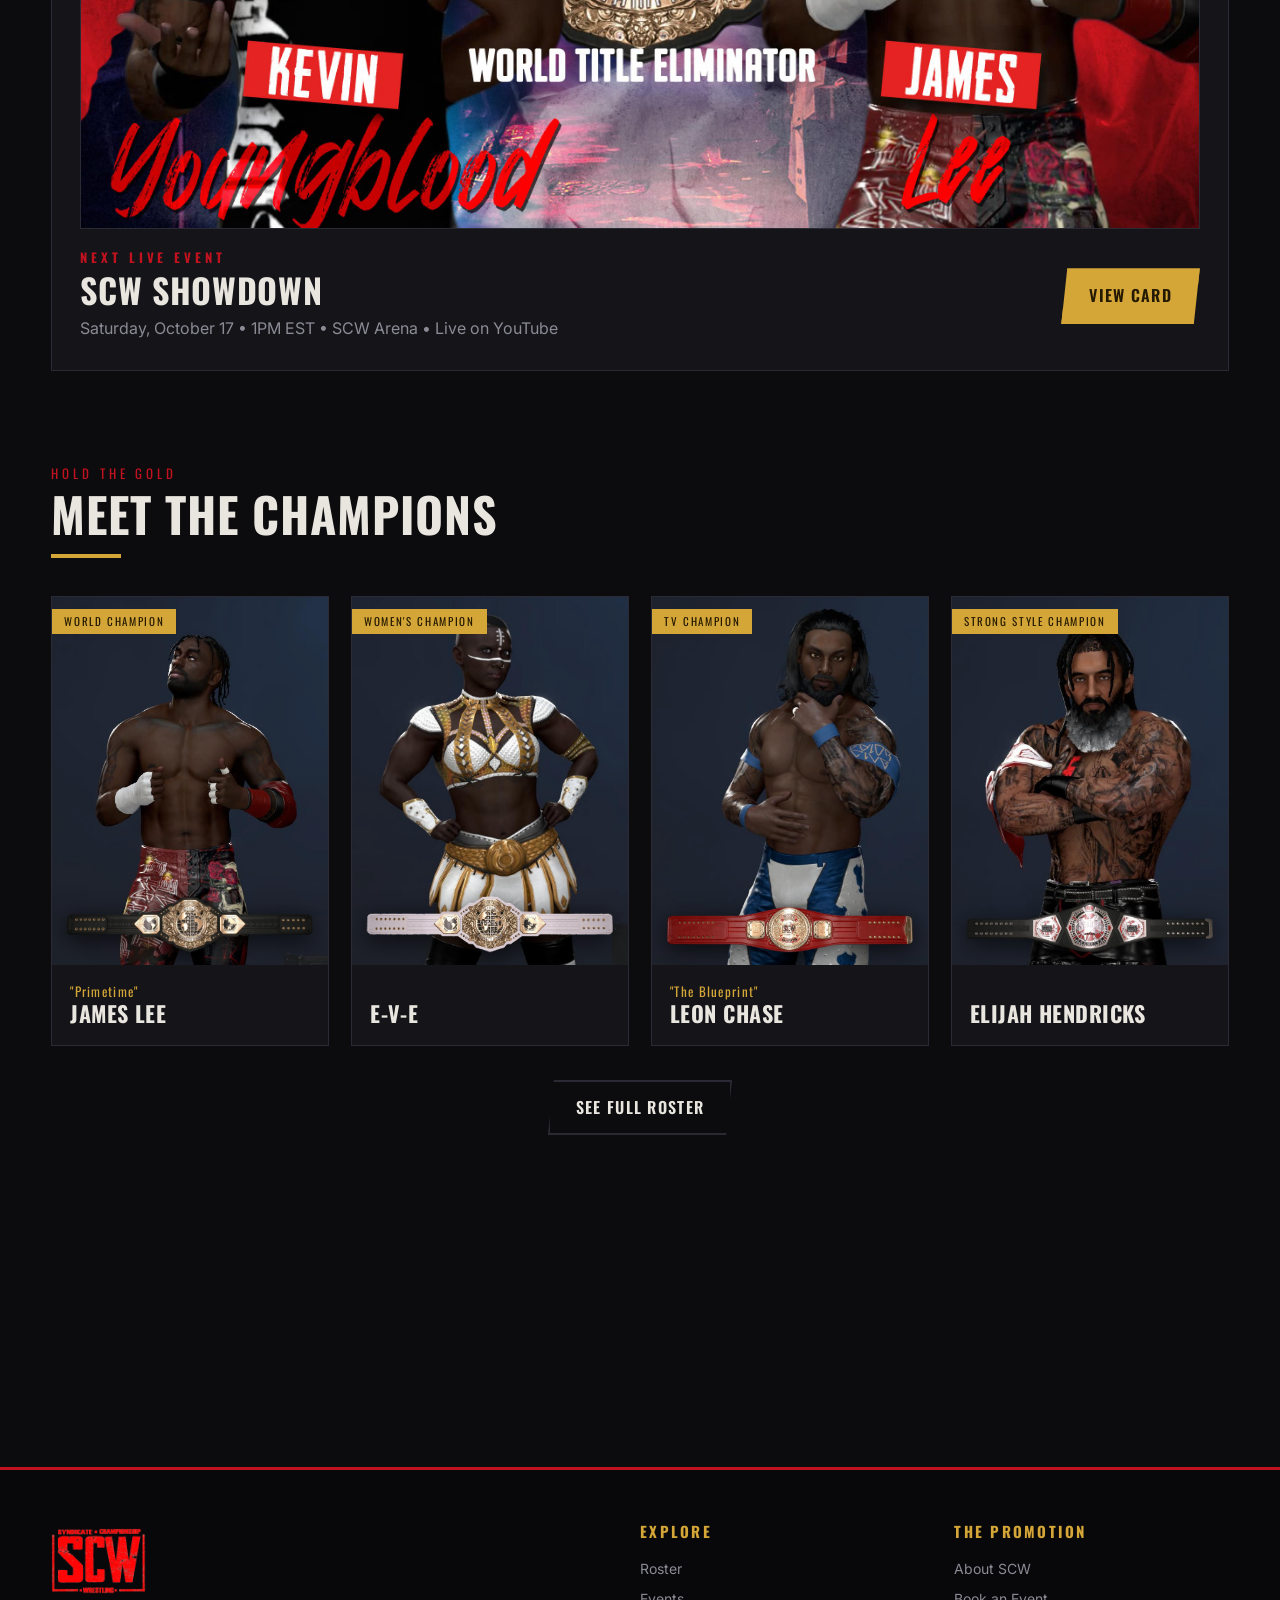
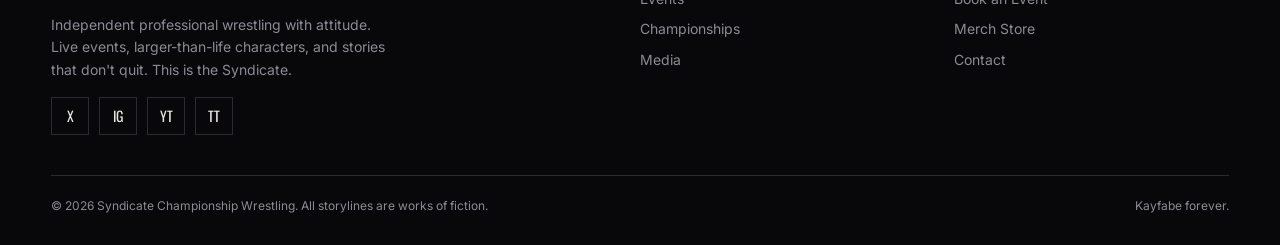
==== commit 47aebc22: "Set default venue/time: SCW Arena, 1PM EST, Live on YouTube Co-Authored-By: Claude Opus 4.8 <noreply" ====
--- a/index.html
+++ b/index.html
@@ -68,7 +68,7 @@
           <div>
             <div class="eyebrow head" style="color:var(--blood);letter-spacing:.3em;font-size:13px;">NEXT LIVE EVENT</div>
             <h2 style="font-size:34px;margin:8px 0;">SCW Showdown</h2>
-            <p style="color:var(--smoke);">Saturday, October 17 &bull; Live on YouTube &bull; World Title Eliminator</p>
+            <p style="color:var(--smoke);">Saturday, October 17 &bull; 1PM EST &bull; SCW Arena &bull; Live on YouTube</p>
           </div>
           <a class="btn gold" href="events.html">View Card</a>
         </div>
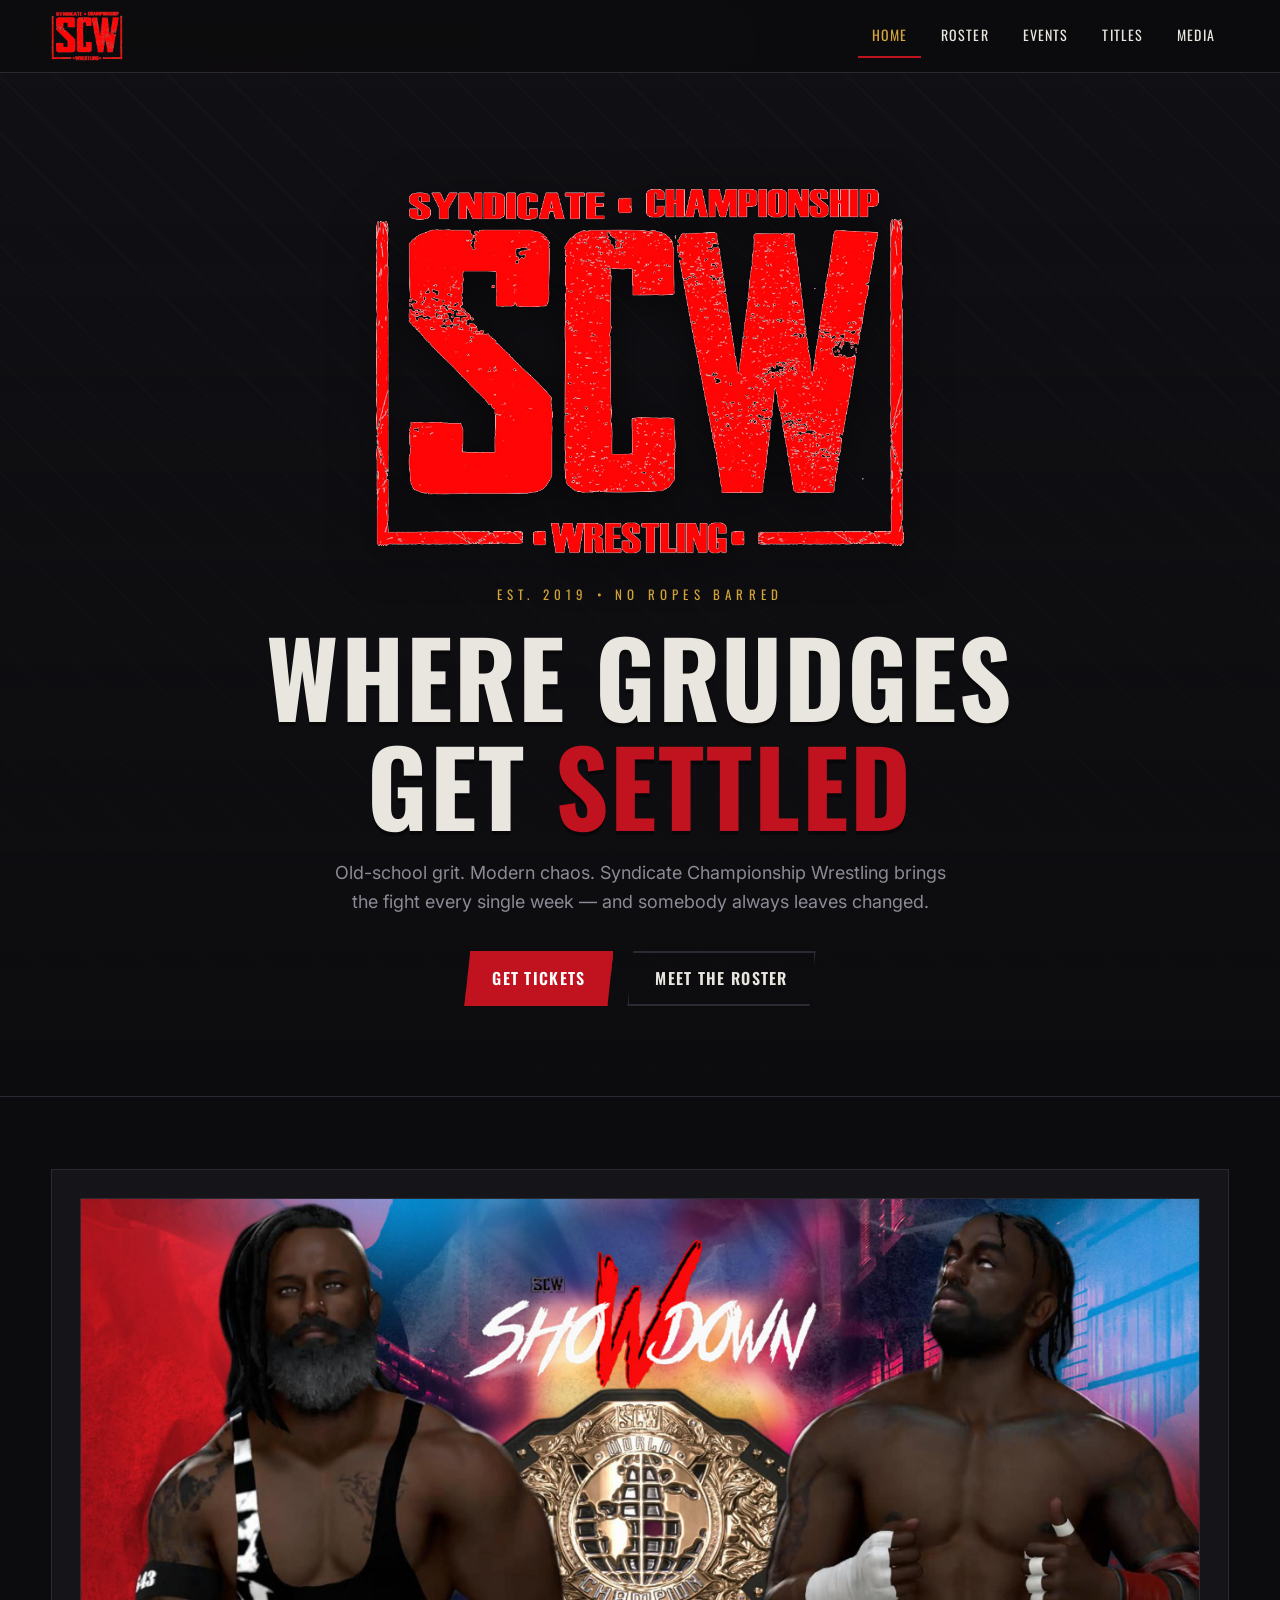
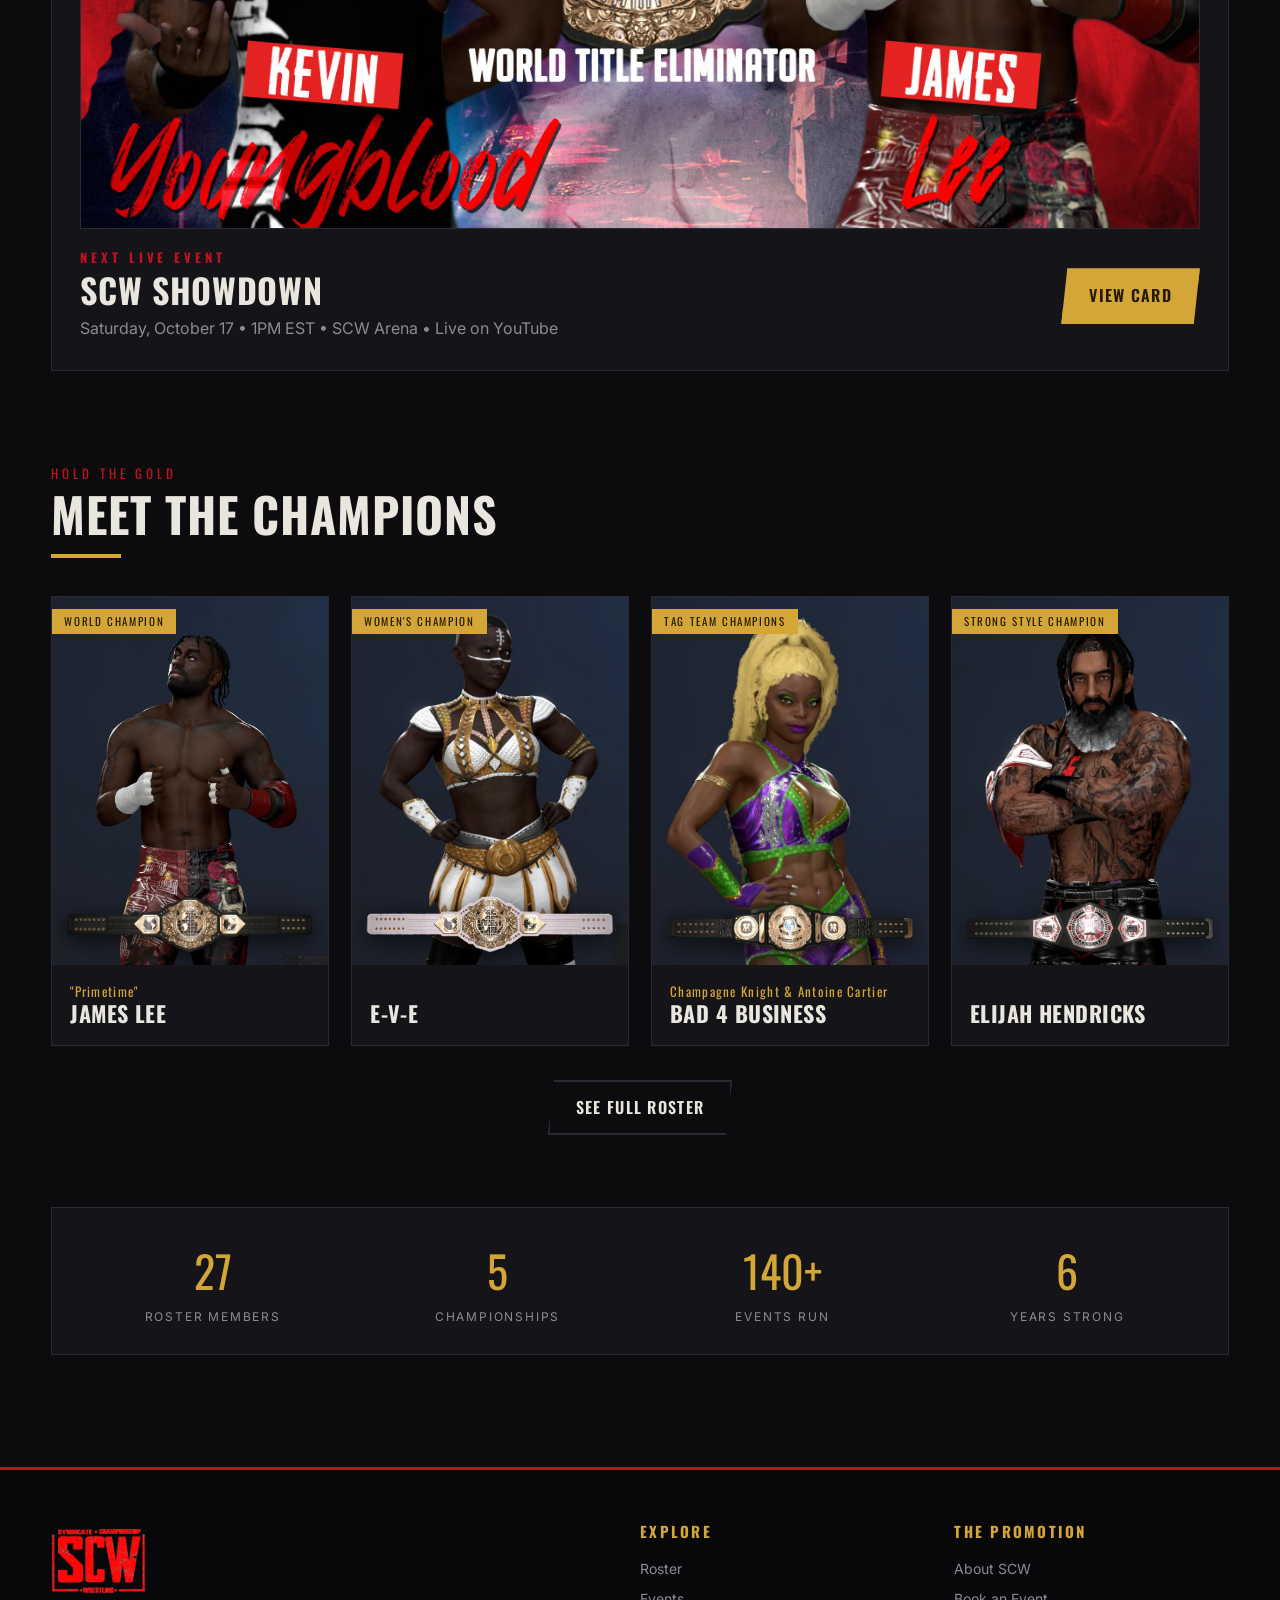
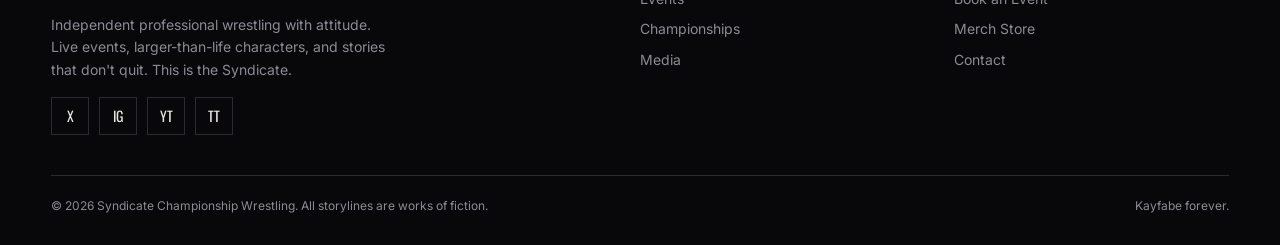
==== commit f207fc6b: "Replace vacant TV champ slot with Tag Team Champions on home page Co-Authored-By: Claude Opus 4.8 <n" ====
--- a/index.html
+++ b/index.html
@@ -100,10 +100,10 @@
           </div>
         </article>
         <article class="card fighter reveal">
-          <div class="photo"><span class="status champ">TV Champion</span><img src="media/roster/blueprint-leon-chase.jpg" alt="Leon Chase" /><img class="photo-belt" src="media/titles/television.png?v=2" alt="SCW Television Championship" /></div>
-          <div class="info">
-            <div class="nick">"The Blueprint"</div>
-            <h3>Leon Chase</h3>
+          <div class="photo"><span class="status champ">Tag Team Champions</span><img src="media/roster/champagne-knight.jpg" alt="Bad 4 Business — Champagne Knight &amp; Antoine Cartier" /><img class="photo-belt" src="media/titles/tag-team.png?v=2" alt="SCW Tag Team Championship" /></div>
+          <div class="info">
+            <div class="nick">Champagne Knight &amp; Antoine Cartier</div>
+            <h3>Bad 4 Business</h3>
           </div>
         </article>
         <article class="card fighter reveal">
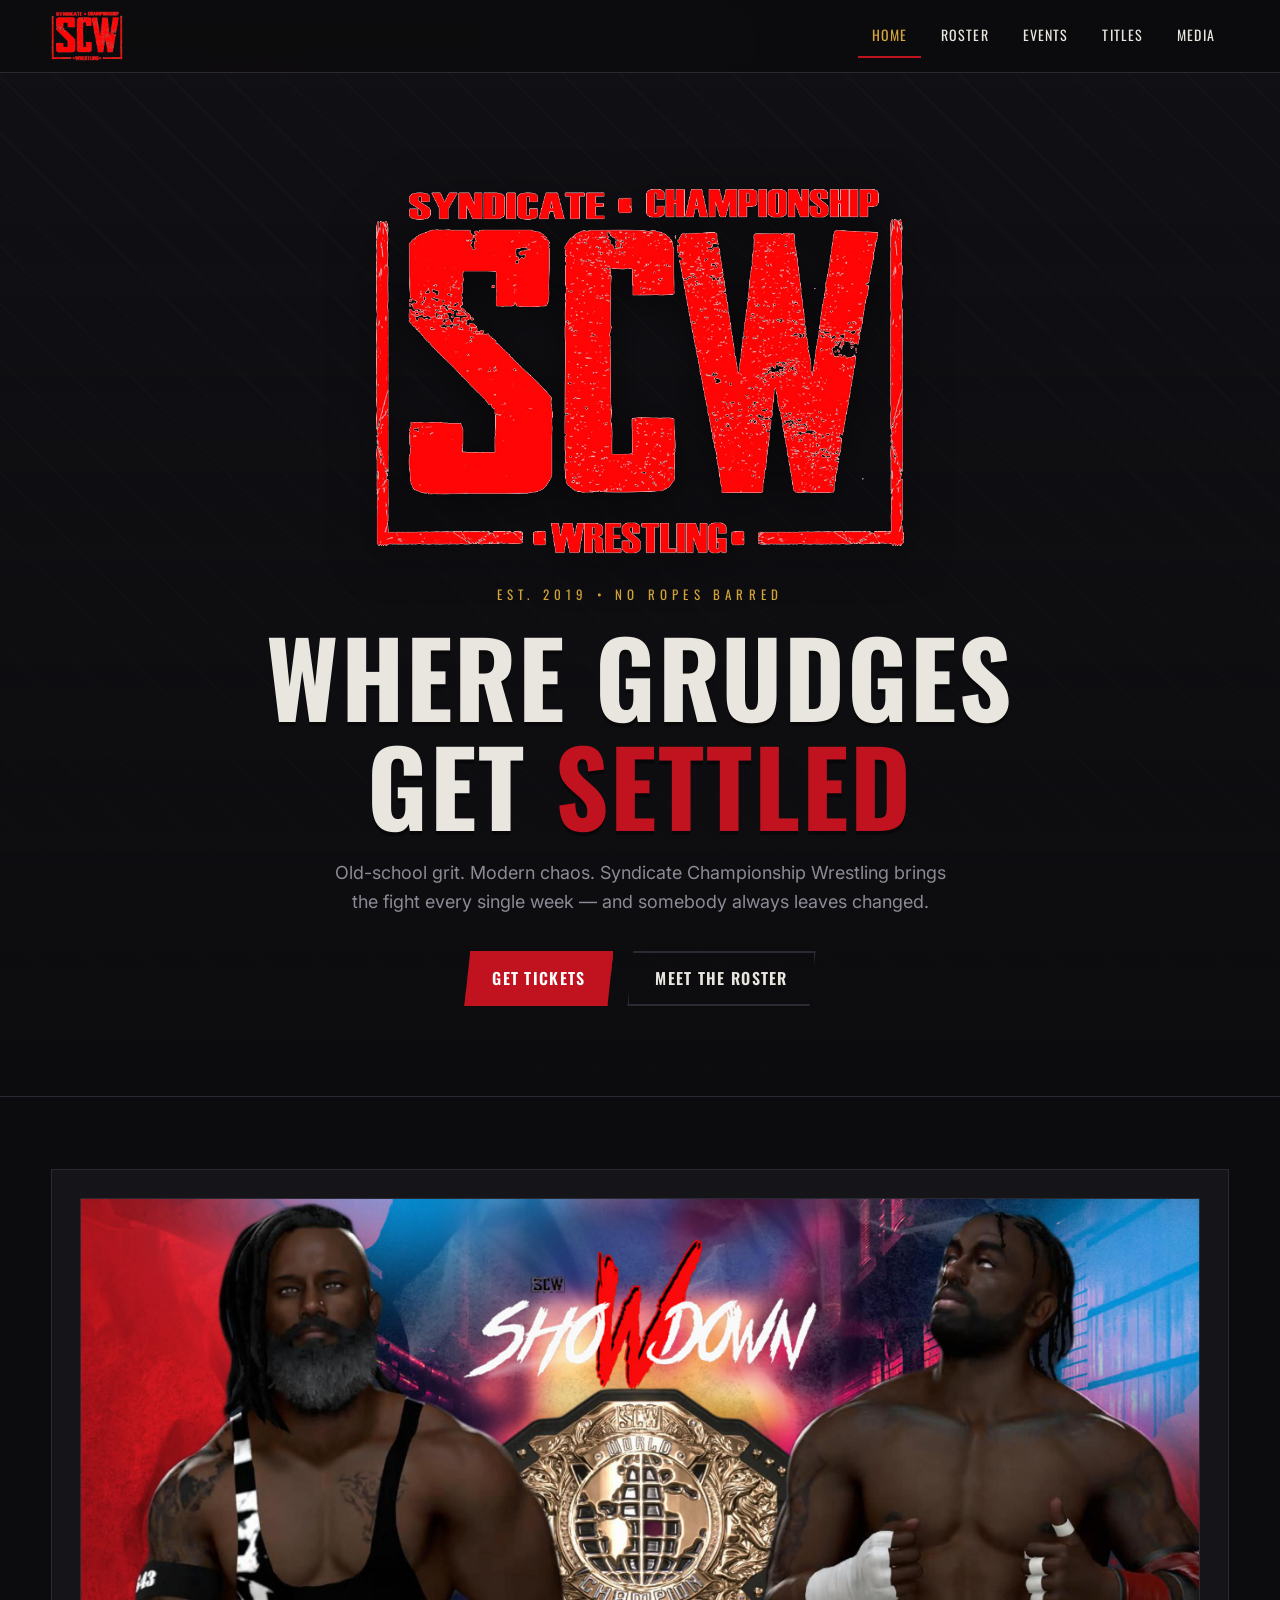
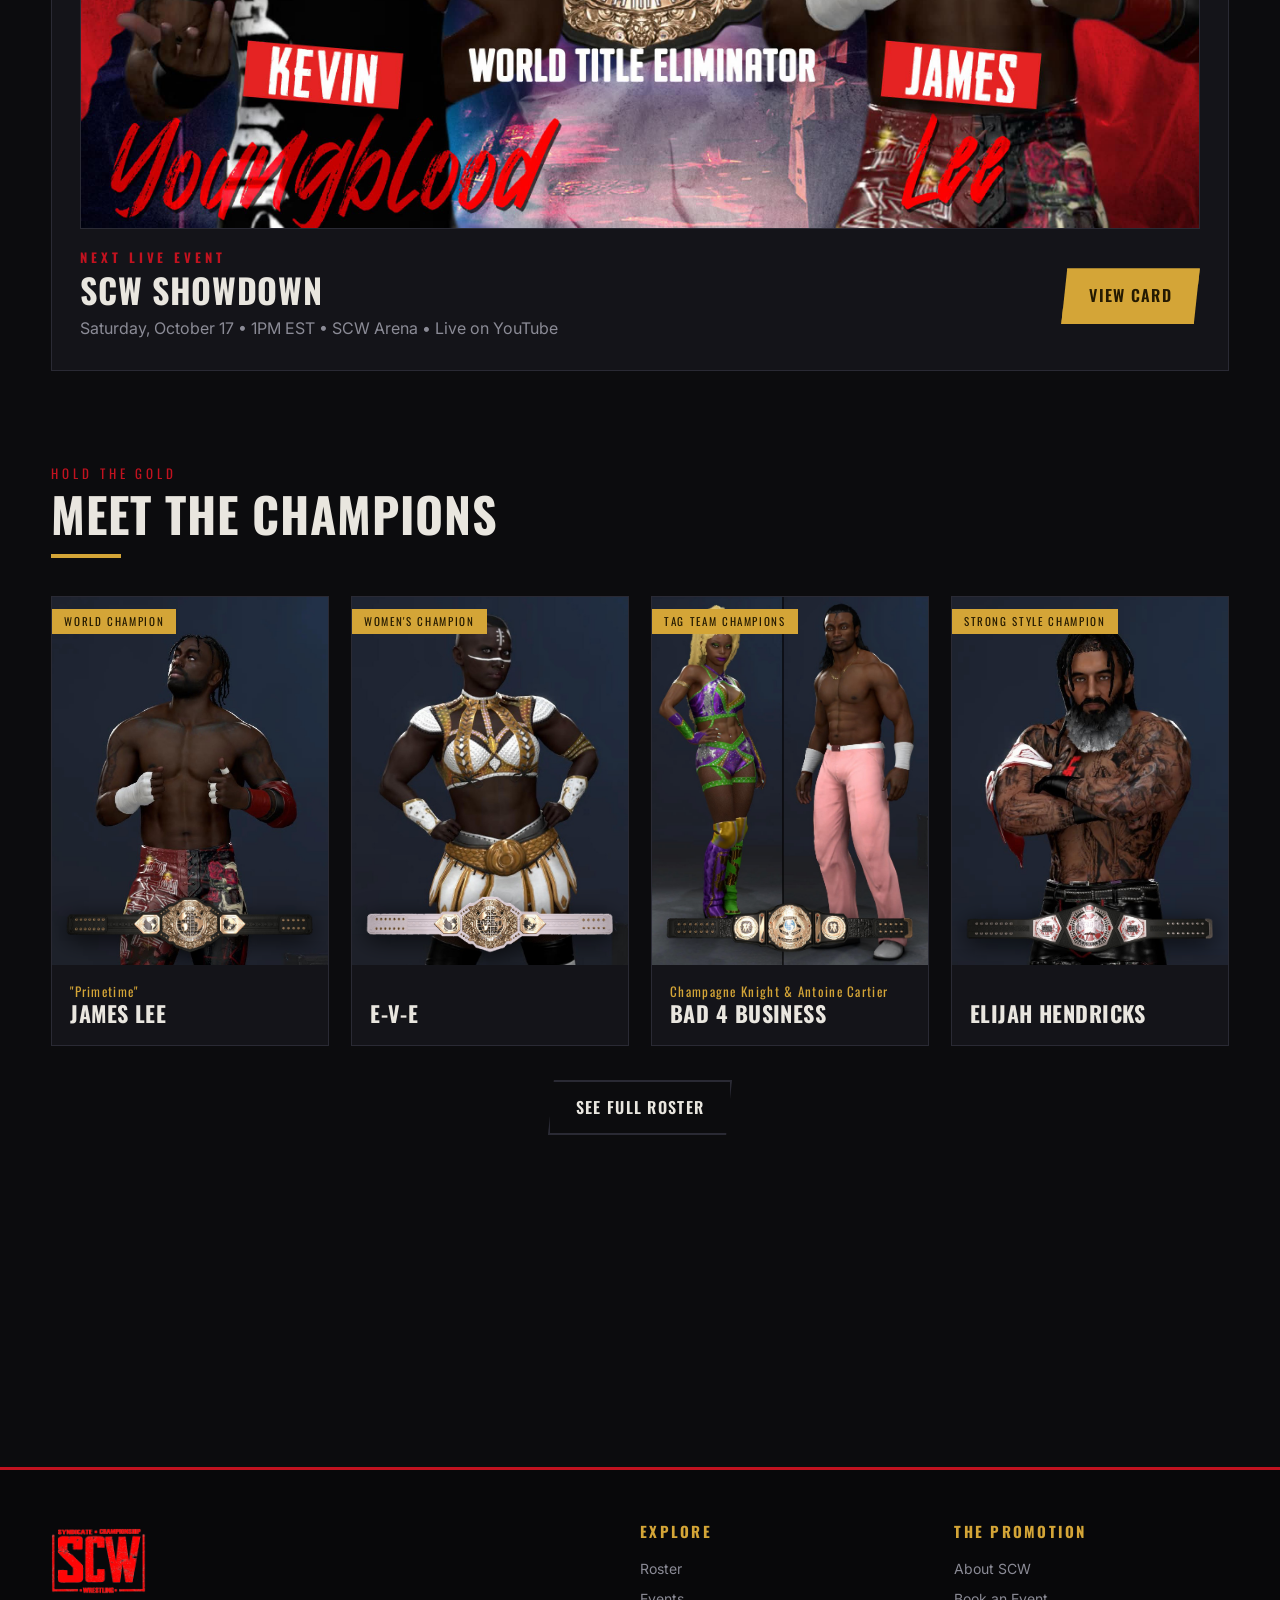
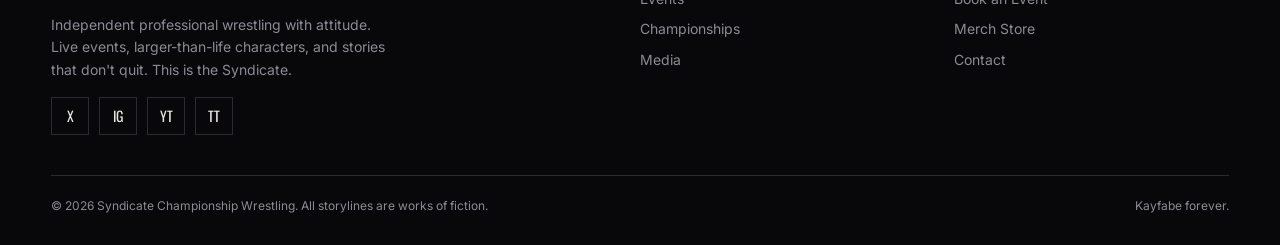
==== commit cda9787c: "Use combined Bad 4 Business photo for tag champ card Co-Authored-By: Claude Opus 4.8 <noreply@anthro" ====
--- a/index.html
+++ b/index.html
@@ -100,7 +100,7 @@
           </div>
         </article>
         <article class="card fighter reveal">
-          <div class="photo"><span class="status champ">Tag Team Champions</span><img src="media/roster/champagne-knight.jpg" alt="Bad 4 Business — Champagne Knight &amp; Antoine Cartier" /><img class="photo-belt" src="media/titles/tag-team.png?v=2" alt="SCW Tag Team Championship" /></div>
+          <div class="photo"><span class="status champ">Tag Team Champions</span><img src="media/roster/bad-4-business.jpg" alt="Bad 4 Business — Champagne Knight &amp; Antoine Cartier" /><img class="photo-belt" src="media/titles/tag-team.png?v=2" alt="SCW Tag Team Championship" /></div>
           <div class="info">
             <div class="nick">Champagne Knight &amp; Antoine Cartier</div>
             <h3>Bad 4 Business</h3>
